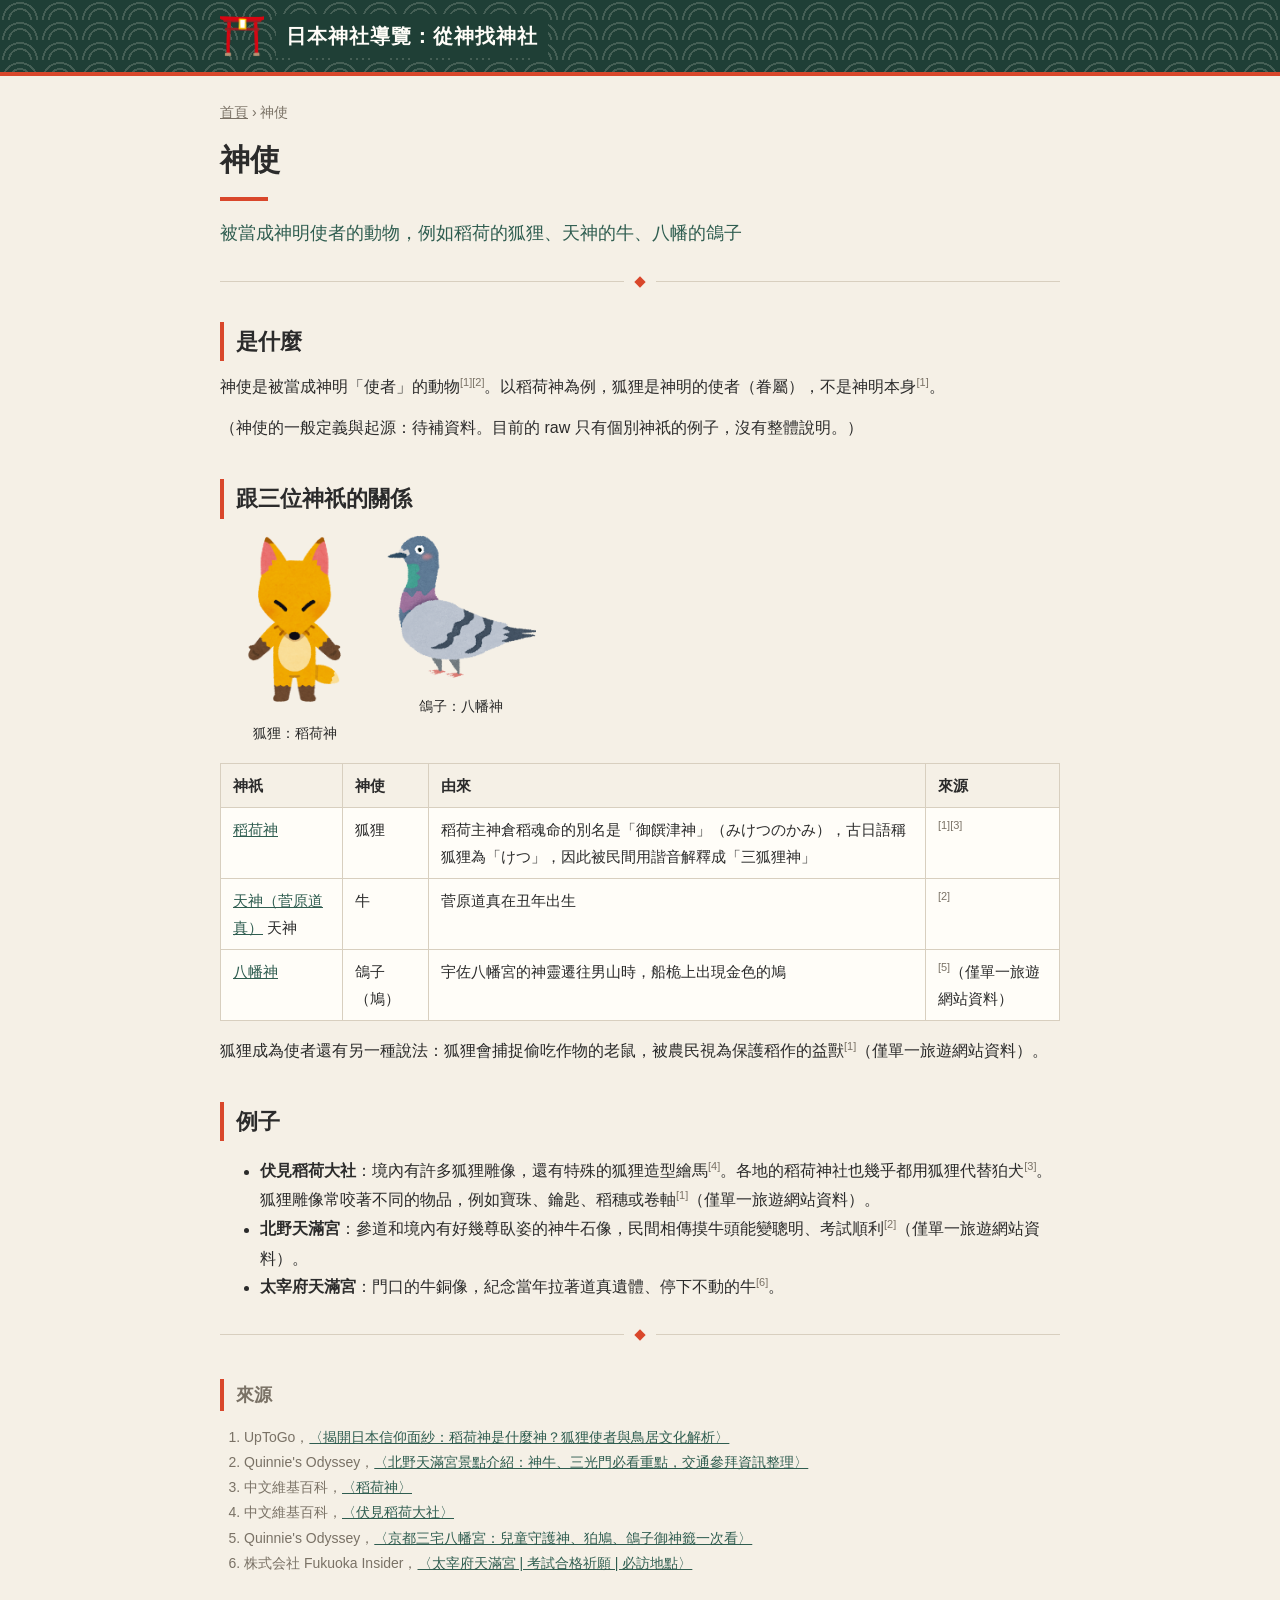
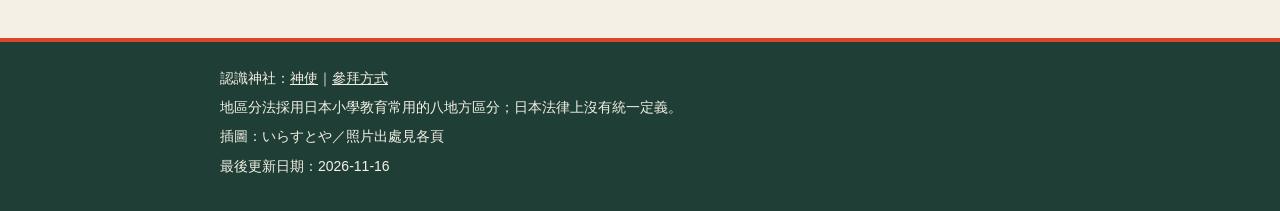
==== concepts/shinshi.html @ c76a82b3 "日本神社導覽：從神找神社 第一版 AGENTS.md 規則、LLM Wiki 三層（raw／wiki／網頁）、 3 位神祇、宇佐神宮、神使與參拜方式概念頁。  Co-Authored-By: Clau" ====
<!DOCTYPE html>
<html lang="zh-Hant-TW">
<head>
<meta charset="UTF-8">
<meta name="viewport" content="width=device-width, initial-scale=1">
<title>神使｜日本神社導覽：從神找神社</title>
<link rel="stylesheet" href="../css/style.css">
</head>
<body>
<header class="site-header"><div class="inner">
  <img class="deco deco-torii" src="../images/illust/torii.png" alt="" aria-hidden="true">
  <a class="site-title" href="../index.html">日本神社導覽：從神找神社</a>
</div></header>

<main>
  <nav class="breadcrumb"><a href="../index.html">首頁</a> › 神使</nav>
  <h1>神使</h1>
  <p class="lead">被當成神明使者的動物，例如稻荷的狐狸、天神的牛、八幡的鴿子</p>
  <div class="divider"><span></span></div>

<h2>是什麼</h2>
<p>神使是被當成神明「使者」的動物<sup class="ref"><a href="#src-1">[1]</a></sup><sup class="ref"><a href="#src-2">[2]</a></sup>。以稻荷神為例，狐狸是神明的使者（眷屬），不是神明本身<sup class="ref"><a href="#src-1">[1]</a></sup>。</p>
<p>（神使的一般定義與起源：待補資料。目前的 raw 只有個別神祇的例子，沒有整體說明。）</p>
<h2>跟三位神祇的關係</h2>
<div class="illust-row">
  <figure class="illust"><img src="../images/illust/kitsune.png" alt="狐狸的插圖"><figcaption>狐狸：稻荷神</figcaption></figure>
  <figure class="illust"><img src="../images/illust/hato.png" alt="鴿子的插圖"><figcaption>鴿子：八幡神</figcaption></figure>
</div>
<table>
<tr><th>神祇</th><th>神使</th><th>由來</th><th>來源</th></tr>
<tr><td><a href="../deities/inari.html">稻荷神</a></td><td>狐狸</td><td>稻荷主神倉稻魂命的別名是「御饌津神」（みけつのかみ），古日語稱狐狸為「けつ」，因此被民間用諧音解釋成「三狐狸神」</td><td><sup class="ref"><a href="#src-1">[1]</a></sup><sup class="ref"><a href="#src-3">[3]</a></sup></td></tr>
<tr><td><a href="../deities/tenjin.html">天神（菅原道真）</a> 天神</td><td>牛</td><td>菅原道真在丑年出生</td><td><sup class="ref"><a href="#src-2">[2]</a></sup></td></tr>
<tr><td><a href="../deities/hachiman.html">八幡神</a></td><td>鴿子（鳩）</td><td>宇佐八幡宮的神靈遷往男山時，船桅上出現金色的鳩</td><td><sup class="ref"><a href="#src-5">[5]</a></sup>（僅單一旅遊網站資料）</td></tr>
</table>
<p>狐狸成為使者還有另一種說法：狐狸會捕捉偷吃作物的老鼠，被農民視為保護稻作的益獸<sup class="ref"><a href="#src-1">[1]</a></sup>（僅單一旅遊網站資料）。</p>
<h2>例子</h2>
<ul>
<li><strong>伏見稻荷大社</strong>：境內有許多狐狸雕像，還有特殊的狐狸造型繪馬<sup class="ref"><a href="#src-4">[4]</a></sup>。各地的稻荷神社也幾乎都用狐狸代替狛犬<sup class="ref"><a href="#src-3">[3]</a></sup>。狐狸雕像常咬著不同的物品，例如寶珠、鑰匙、稻穗或卷軸<sup class="ref"><a href="#src-1">[1]</a></sup>（僅單一旅遊網站資料）。</li>
<li><strong>北野天滿宮</strong>：參道和境內有好幾尊臥姿的神牛石像，民間相傳摸牛頭能變聰明、考試順利<sup class="ref"><a href="#src-2">[2]</a></sup>（僅單一旅遊網站資料）。</li>
<li><strong>太宰府天滿宮</strong>：門口的牛銅像，紀念當年拉著道真遺體、停下不動的牛<sup class="ref"><a href="#src-6">[6]</a></sup>。</li>
</ul>

  <div class="divider"><span></span></div>
  <section class="sources">
    <h2>來源</h2>
    <ol>
      <li id="src-1">UpToGo，<a href="https://uptogo.com.tw/%e6%96%87%e5%8c%96/%e5%ae%97%e6%95%99/%e7%a8%bb%e8%8d%b7%e7%a5%9e%e6%98%af%e4%bb%80%e9%ba%bc%e7%a5%9e%ef%bc%9f/">〈揭開日本信仰面紗：稻荷神是什麼神？狐狸使者與鳥居文化解析〉</a></li>
      <li id="src-2">Quinnie&#x27;s Odyssey，<a href="https://quinniesodyssey.com/kitano-tenmangu-must-see/">〈北野天滿宮景點介紹：神牛、三光門必看重點，交通參拜資訊整理〉</a></li>
      <li id="src-3">中文維基百科，<a href="https://zh.wikipedia.org/zh-tw/%E7%A8%BB%E8%8D%B7%E7%A5%9E">〈稻荷神〉</a></li>
      <li id="src-4">中文維基百科，<a href="https://zh.wikipedia.org/zh-tw/%E4%BC%8F%E8%A6%8B%E7%A8%BB%E8%8D%B7%E5%A4%A7%E7%A4%BE">〈伏見稻荷大社〉</a></li>
      <li id="src-5">Quinnie&#x27;s Odyssey，<a href="https://quinniesodyssey.com/miyake-hachimangu/">〈京都三宅八幡宮：兒童守護神、狛鳩、鴿子御神籤一次看〉</a></li>
      <li id="src-6">株式会社 Fukuoka Insider，<a href="https://fukuokainsider.com/sightseeing/dazaifutenmangu/">〈太宰府天滿宮 | 考試合格祈願 | 必訪地點〉</a></li>
    </ol>
  </section>
</main>

<footer class="site-footer"><div class="inner">
  <p>認識神社：<a href="../concepts/shinshi.html">神使</a>｜<a href="../concepts/sanpai.html">參拜方式</a></p>
  <p>地區分法採用日本小學教育常用的八地方區分；日本法律上沒有統一定義。</p>
  <p>插圖：いらすとや／照片出處見各頁</p>
  <p>最後更新日期：2026-11-16</p>
</div></footer>
</body>
</html>
---- css/style.css ----
/* 日本神社導覽：從神找神社
   全站唯一的樣式檔。顏色只在 :root 定義，頁面只用變數（AGENTS.md 第 9 節）。 */

:root {
  --c-bg: #F5F0E6;        /* 和紙米白 */
  --c-card: #FFFDF8;
  --c-text: #2B2B2B;      /* 墨色 */
  --c-vermilion: #D9472B; /* 鳥居朱 */
  --c-pine: #2F5D50;      /* 松葉綠 */
  --c-muted: #7A7266;
  --c-line: #D8CFBF;
  --c-pine-dark: #1F3F36;   /* 深松綠：頁首、頁尾 */
  /* 神祇主題色（AGENTS.md 第 9.1 節） */
  --c-hachiman: #B8913A;    /* 金 */
  --c-inari: #D9472B;       /* 朱 */
  --c-tenjin: #8F4B6B;      /* 梅紫 */
  --c-accent: var(--c-vermilion);
  --font: "Noto Sans TC", "Microsoft JhengHei", sans-serif;
}

/* 主題：body 加上 class 後，--c-accent 換成該神祇的顏色 */
.theme-hachiman { --c-accent: var(--c-hachiman); }
.theme-inari    { --c-accent: var(--c-inari); }
.theme-tenjin   { --c-accent: var(--c-tenjin); }

* { box-sizing: border-box; }

body {
  margin: 0;
  background: var(--c-bg);
  color: var(--c-text);
  font-family: var(--font);
  line-height: 1.8;
  font-size: 16px;
}

a { color: var(--c-pine); }
a:hover { color: var(--c-accent); }

/* ---------- 頁首：深松綠底＋青海波紋樣（AGENTS.md 第 9.2 節） ---------- */
.site-header {
  background-color: var(--c-pine-dark);
  background-image:
    radial-gradient(circle at 50% 100%,
      transparent 10px, rgba(245, 240, 230, 0.18) 10px, rgba(245, 240, 230, 0.18) 12px,
      transparent 12px, transparent 16px, rgba(245, 240, 230, 0.18) 16px, rgba(245, 240, 230, 0.18) 18px,
      transparent 18px);
  background-size: 40px 20px;
  border-bottom: 4px solid var(--c-accent);
}
.site-header .inner {
  max-width: 880px;
  margin: 0 auto;
  padding: 14px 20px;
  display: flex;
  align-items: center;
  gap: 12px;
}
.deco-torii { width: 44px; height: auto; }
.site-title {
  font-size: 20px;
  font-weight: 700;
  color: var(--c-card);
  background: var(--c-pine-dark);
  padding: 4px 10px;
  text-decoration: none;
  letter-spacing: 0.05em;
}
.site-title:hover { color: var(--c-bg); text-decoration: underline; }

/* ---------- 主內容 ---------- */
main {
  max-width: 880px;
  margin: 0 auto;
  padding: 24px 20px 48px;
}

.breadcrumb {
  font-size: 14px;
  color: var(--c-muted);
  margin-bottom: 8px;
}
.breadcrumb a { color: var(--c-muted); }
.breadcrumb a:hover { color: var(--c-accent); }

h1 {
  font-size: 30px;
  margin: 8px 0 4px;
}
h1::after {
  content: "";
  display: block;
  width: 48px;
  height: 4px;
  margin-top: 10px;
  background: var(--c-accent);
}
h1 .ja {
  font-size: 18px;
  font-weight: 400;
  color: var(--c-muted);
  margin-left: 8px;
}

.lead {
  font-size: 18px;
  color: var(--c-pine);
  margin: 16px 0 24px;
}

h2 {
  font-size: 22px;
  margin: 36px 0 12px;
  padding-left: 12px;
  border-left: 4px solid var(--c-accent);
}
h3 {
  font-size: 18px;
  margin: 24px 0 8px;
  color: var(--c-pine);
}

p { margin: 0 0 12px; }

sup.ref { font-size: 11px; }
sup.ref a { text-decoration: none; color: var(--c-muted); }
sup.ref a:hover { color: var(--c-accent); }

/* ---------- 介紹用圖片（要有圖說與出處，AGENTS.md 第 10.1 節） ---------- */
figure.photo {
  margin: 0 0 24px;
  background: var(--c-card);
  border: 1px solid var(--c-line);
  padding: 10px;
}
figure.photo img {
  display: block;
  width: 100%;
  max-height: 440px;
  object-fit: contain;
  background: var(--c-bg);
}
figure.photo figcaption,
figure.illust figcaption { font-size: 14px; color: var(--c-text); margin-top: 6px; }
.credit { display: block; font-size: 12px; color: var(--c-muted); }

/* ---------- 裝飾用插圖（不需圖說，AGENTS.md 第 10.2 節） ---------- */
.deco { pointer-events: none; }
.deco-float {
  float: right;
  width: 120px;
  margin: 0 0 12px 20px;
}
.intro-wrap::after { content: ""; display: block; clear: both; }

/* ---------- 跳到「收錄的神社」的按鈕 ---------- */
.jump-link {
  display: inline-block;
  background: var(--c-accent);
  color: var(--c-card);
  font-weight: 700;
  padding: 8px 18px;
  border-radius: 999px;
  text-decoration: none;
  margin-bottom: 8px;
}
.jump-link:hover { color: var(--c-card); filter: brightness(1.1); }

/* ---------- 收錄的神社：醒目的區塊 ---------- */
.shrines-band {
  position: relative;
  clear: both;
  margin: 44px 0 16px;
  padding: 8px 28px 28px;
  background: color-mix(in srgb, var(--c-accent) 10%, var(--c-card));
  border: 2px solid var(--c-accent);
}
.shrines-band .deco-shimenawa {
  display: block;
  width: 200px;
  margin: 0 auto;
  mix-blend-mode: multiply; /* 插圖是白底 jpg，讓白底融入區塊底色 */
}
.shrines-band h2 {
  border-left: none;
  padding-left: 0;
  text-align: center;
  font-size: 26px;
  margin: 4px 0 4px;
}
.shrines-band .band-note {
  text-align: center;
  color: var(--c-muted);
  margin-bottom: 16px;
}
.shrines-band .deco-toro {
  position: absolute;
  top: 24px;
  width: 64px;
}
.shrines-band .deco-toro.left { left: 16px; }
.shrines-band .deco-toro.right { right: 16px; }
.shrines-band .shrine-card { border-left-width: 6px; }
@media (max-width: 600px) {
  .shrines-band .deco-toro { display: none; }
  .deco-float { width: 90px; }
}

/* ---------- 分隔裝飾 ---------- */
.divider {
  display: flex;
  align-items: center;
  gap: 12px;
  margin: 28px 0;
}
.divider::before, .divider::after {
  content: "";
  flex: 1;
  height: 1px;
  background: var(--c-line);
}
.divider span {
  width: 8px;
  height: 8px;
  background: var(--c-accent);
  transform: rotate(45deg);
}

/* ---------- 表格 ---------- */
table {
  width: 100%;
  border-collapse: collapse;
  background: var(--c-card);
  margin: 12px 0 16px;
  font-size: 15px;
}
th, td {
  border: 1px solid var(--c-line);
  padding: 8px 12px;
  text-align: left;
  vertical-align: top;
}
th { background: var(--c-bg); }

/* ---------- 首頁：神祇卡片（上方色帶為神祇主題色） ---------- */
.intro { margin-bottom: 24px; }
.deity-grid {
  display: grid;
  grid-template-columns: repeat(auto-fit, minmax(240px, 1fr));
  gap: 16px;
}
.deity-card {
  position: relative;
  display: block;
  overflow: hidden;
  background: var(--c-card);
  border: 1px solid var(--c-line);
  border-top: 10px solid var(--c-accent);
  padding: 18px 20px;
  text-decoration: none;
  color: var(--c-text);
  transition: transform 0.15s;
}
.deity-card .cover {
  display: block;
  width: calc(100% + 40px);
  height: 180px;
  margin: -18px -20px 14px;
  object-fit: cover;
}
.deity-card .messenger {
  position: absolute;
  right: 10px;
  top: 130px;
  width: 72px;
}
.deity-card .credit { margin-top: 8px; }
.deity-card:hover { transform: translateY(-3px); color: var(--c-text); }
.deity-card .name { font-size: 22px; font-weight: 700; margin: 0; }
.deity-card .one-line { margin: 8px 0; }
.deity-card .count { font-size: 14px; color: var(--c-accent); font-weight: 700; margin: 0; }

/* ---------- 神祇頁：地區區塊與神社卡片 ---------- */
section.region h3 {
  color: var(--c-accent);
  border-bottom: 1px solid var(--c-line);
  padding-bottom: 4px;
}
.card-grid {
  display: grid;
  grid-template-columns: repeat(auto-fit, minmax(240px, 1fr));
  gap: 14px;
}
.shrine-card {
  background: var(--c-card);
  border: 1px solid var(--c-line);
  border-left: 5px solid var(--c-accent);
  padding: 14px 16px;
}
.shrine-card .name { font-size: 18px; font-weight: 700; margin: 0; }
.shrine-card .ja { font-size: 14px; color: var(--c-muted); margin: 0; }
.shrine-card .pref { font-size: 14px; color: var(--c-pine); margin: 4px 0; }
.shrine-card .more { font-size: 14px; }
.empty { color: var(--c-muted); }

/* ---------- 插圖 ---------- */
.illust-row {
  display: flex;
  flex-wrap: wrap;
  gap: 16px;
  margin: 8px 0 16px;
}
figure.illust {
  margin: 0;
  width: 150px;
  text-align: center;
  font-size: 13px;
  color: var(--c-muted);
}
figure.illust img { width: 100%; height: auto; }
figure.illust.side { float: right; margin: 0 0 12px 20px; }

/* ---------- 來源 ---------- */
section.sources {
  margin-top: 40px;
  font-size: 14px;
  color: var(--c-muted);
}
section.sources h2 { font-size: 18px; }
section.sources ol { padding-left: 24px; }

/* ---------- 頁尾：深松綠底、米白字 ---------- */
.site-footer {
  background: var(--c-pine-dark);
  color: var(--c-bg);
  font-size: 14px;
  border-top: 4px solid var(--c-accent);
}
.site-footer .inner {
  max-width: 880px;
  margin: 0 auto;
  padding: 20px 20px 28px;
}
.site-footer p { margin: 4px 0; }
.site-footer a { color: var(--c-bg); }
.site-footer a:hover { color: var(--c-hachiman); }
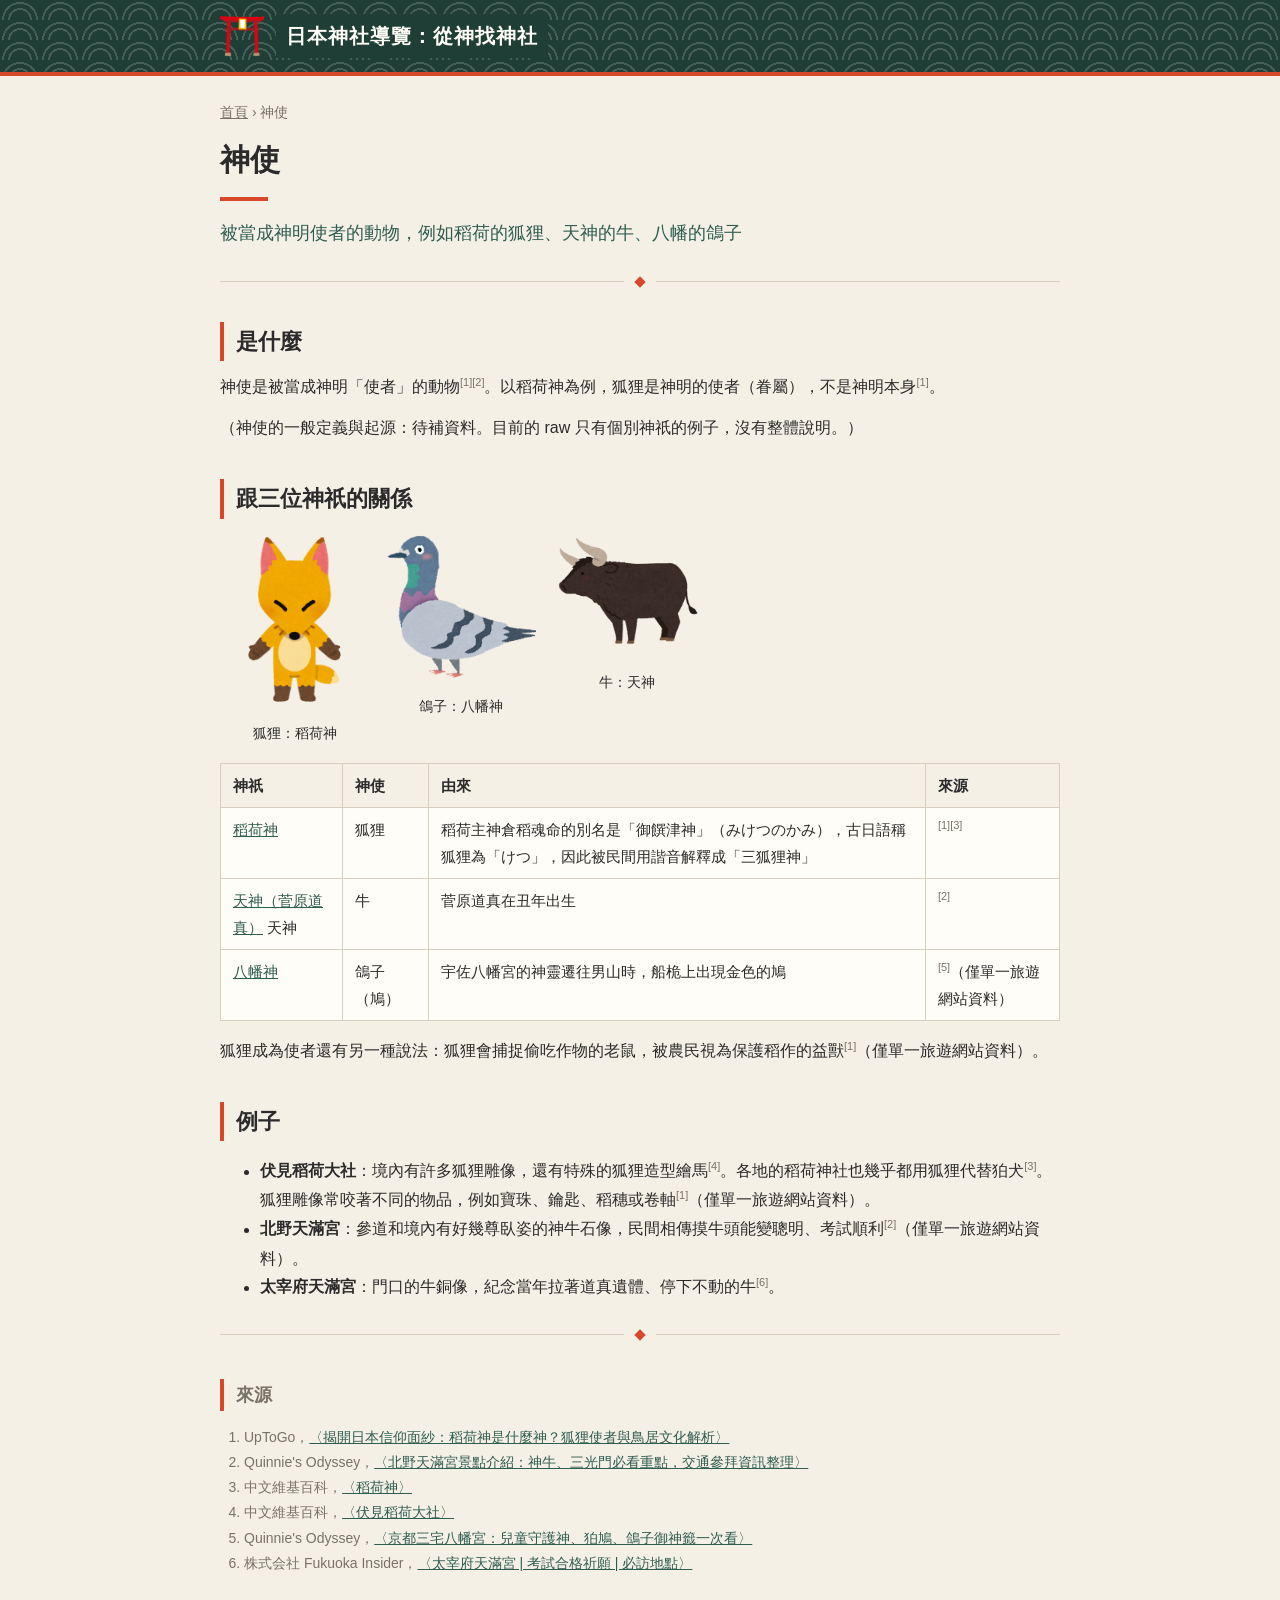
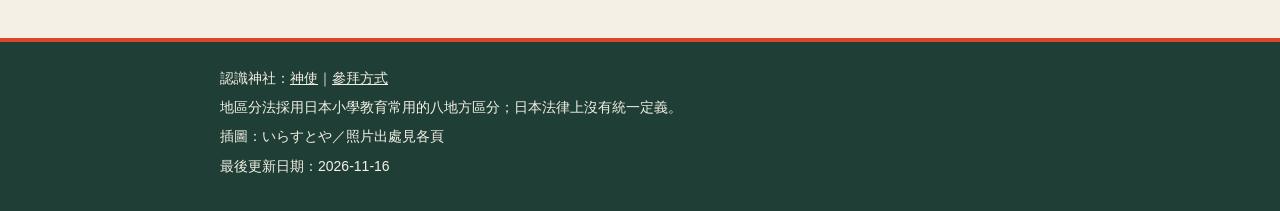
==== commit 3fd1f5a1: "補齊稻荷神照片出處、加入牛的插圖 Co-Authored-By: Claude Opus 5.5 <noreply@anthropic.com> Claude-Session: https://cla" ====
--- a/concepts/shinshi.html
+++ b/concepts/shinshi.html
@@ -25,6 +25,7 @@
 <div class="illust-row">
   <figure class="illust"><img src="../images/illust/kitsune.png" alt="狐狸的插圖"><figcaption>狐狸：稻荷神</figcaption></figure>
   <figure class="illust"><img src="../images/illust/hato.png" alt="鴿子的插圖"><figcaption>鴿子：八幡神</figcaption></figure>
+  <figure class="illust"><img src="../images/illust/ox.png" alt="牛的插圖"><figcaption>牛：天神</figcaption></figure>
 </div>
 <table>
 <tr><th>神祇</th><th>神使</th><th>由來</th><th>來源</th></tr>
--- a/css/style.css
+++ b/css/style.css
@@ -344,3 +344,7 @@
 .site-footer p { margin: 4px 0; }
 .site-footer a { color: var(--c-bg); }
 .site-footer a:hover { color: var(--c-hachiman); }
+
+/* 首頁卡片沒有照片時，神使插圖改放在右上角 */
+.deity-card.no-cover { padding-right: 96px; }
+.deity-card.no-cover .messenger { top: 14px; }
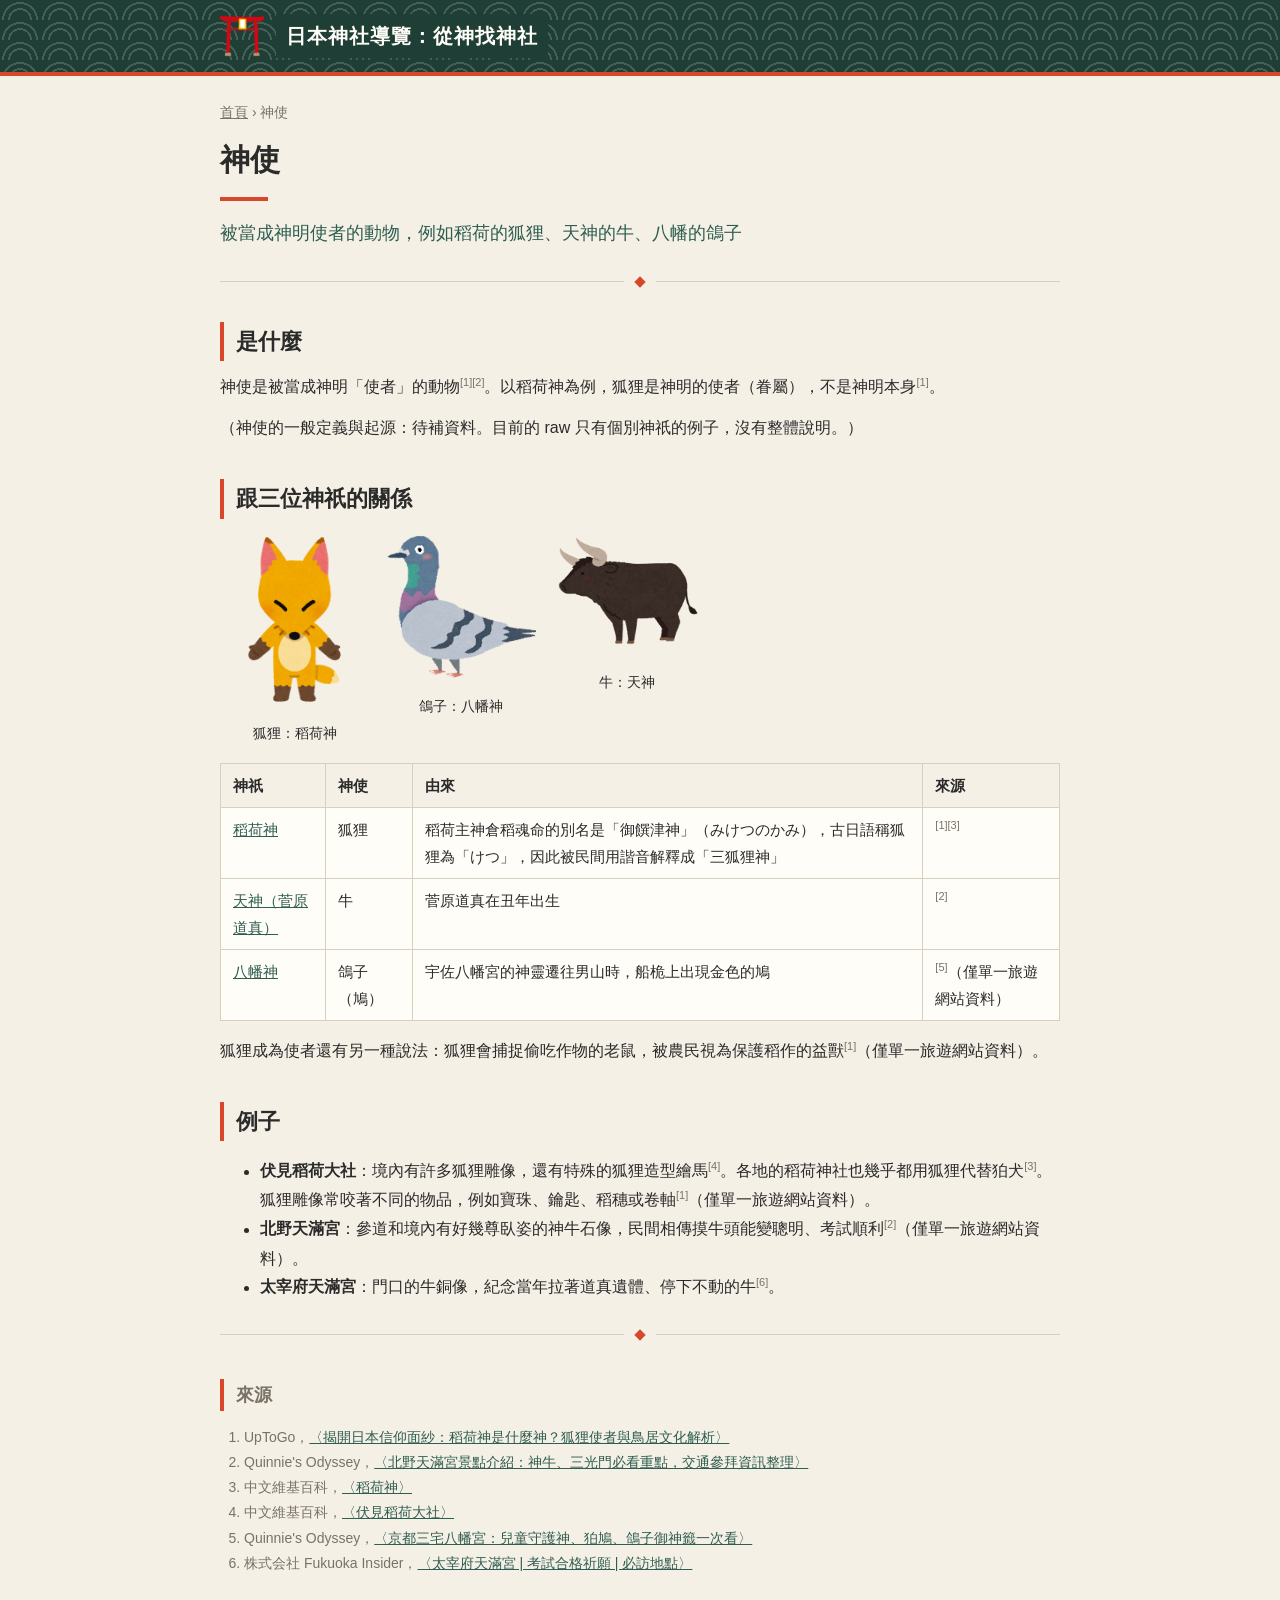
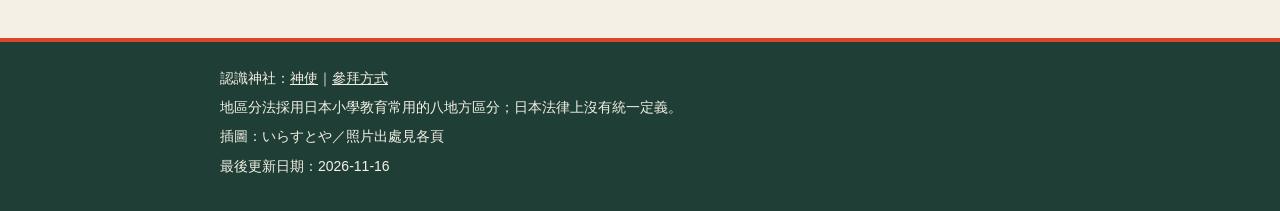
==== commit 95accaf3: "首頁加「關於這個網站」；手機版表格修正 Co-Authored-By: Claude Opus 5.5 <noreply@anthropic.com> Claude-Session: https://" ====
--- a/concepts/shinshi.html
+++ b/concepts/shinshi.html
@@ -30,7 +30,7 @@
 <table>
 <tr><th>神祇</th><th>神使</th><th>由來</th><th>來源</th></tr>
 <tr><td><a href="../deities/inari.html">稻荷神</a></td><td>狐狸</td><td>稻荷主神倉稻魂命的別名是「御饌津神」（みけつのかみ），古日語稱狐狸為「けつ」，因此被民間用諧音解釋成「三狐狸神」</td><td><sup class="ref"><a href="#src-1">[1]</a></sup><sup class="ref"><a href="#src-3">[3]</a></sup></td></tr>
-<tr><td><a href="../deities/tenjin.html">天神（菅原道真）</a> 天神</td><td>牛</td><td>菅原道真在丑年出生</td><td><sup class="ref"><a href="#src-2">[2]</a></sup></td></tr>
+<tr><td><a href="../deities/tenjin.html">天神（菅原道真）</a></td><td>牛</td><td>菅原道真在丑年出生</td><td><sup class="ref"><a href="#src-2">[2]</a></sup></td></tr>
 <tr><td><a href="../deities/hachiman.html">八幡神</a></td><td>鴿子（鳩）</td><td>宇佐八幡宮的神靈遷往男山時，船桅上出現金色的鳩</td><td><sup class="ref"><a href="#src-5">[5]</a></sup>（僅單一旅遊網站資料）</td></tr>
 </table>
 <p>狐狸成為使者還有另一種說法：狐狸會捕捉偷吃作物的老鼠，被農民視為保護稻作的益獸<sup class="ref"><a href="#src-1">[1]</a></sup>（僅單一旅遊網站資料）。</p>
--- a/css/style.css
+++ b/css/style.css
@@ -348,3 +348,44 @@
 /* 首頁卡片沒有照片時，神使插圖改放在右上角 */
 .deity-card.no-cover { padding-right: 96px; }
 .deity-card.no-cover .messenger { top: 14px; }
+
+/* 稻荷神卡片的狐狸照片是直的，裁切時保留上半部（狐狸頭） */
+.deity-card.theme-inari .cover { object-position: center 12%; }
+
+/* 「持續更新中…」的預留欄位（AGENTS.md 第 8.1、8.2 節） */
+.coming-soon {
+  display: flex;
+  align-items: center;
+  justify-content: center;
+  text-align: center;
+  min-height: 160px;
+  background: transparent;
+  border: 2px dashed var(--c-line);
+  color: var(--c-muted);
+  font-size: 18px;
+  letter-spacing: 0.1em;
+  line-height: 1.8;
+}
+.deity-card.coming-soon { border-top: 2px dashed var(--c-line); min-height: 300px; }
+.deity-card.coming-soon:hover { transform: none; }
+.shrine-card.coming-soon { border-left: 2px dashed var(--c-line); background: transparent; }
+.coming-row { margin-top: 14px; }
+.coming-soon p { margin: 0; }
+
+/* 首頁「關於這個網站」（AGENTS.md 第 8.1 節） */
+.about {
+  background: var(--c-card);
+  border: 1px solid var(--c-line);
+  padding: 8px 24px 16px;
+}
+.about h2 { margin-top: 16px; }
+.about code { background: var(--c-bg); padding: 1px 6px; font-size: 14px; }
+.about-links { padding-left: 20px; }
+
+/* 手機版表格：第一欄不換行，避免一個字一行 */
+@media (max-width: 600px) {
+  table { font-size: 14px; }
+  th, td { padding: 6px 8px; }
+  th:first-child, td:first-child { white-space: nowrap; }
+  h1 { font-size: 26px; }
+}
